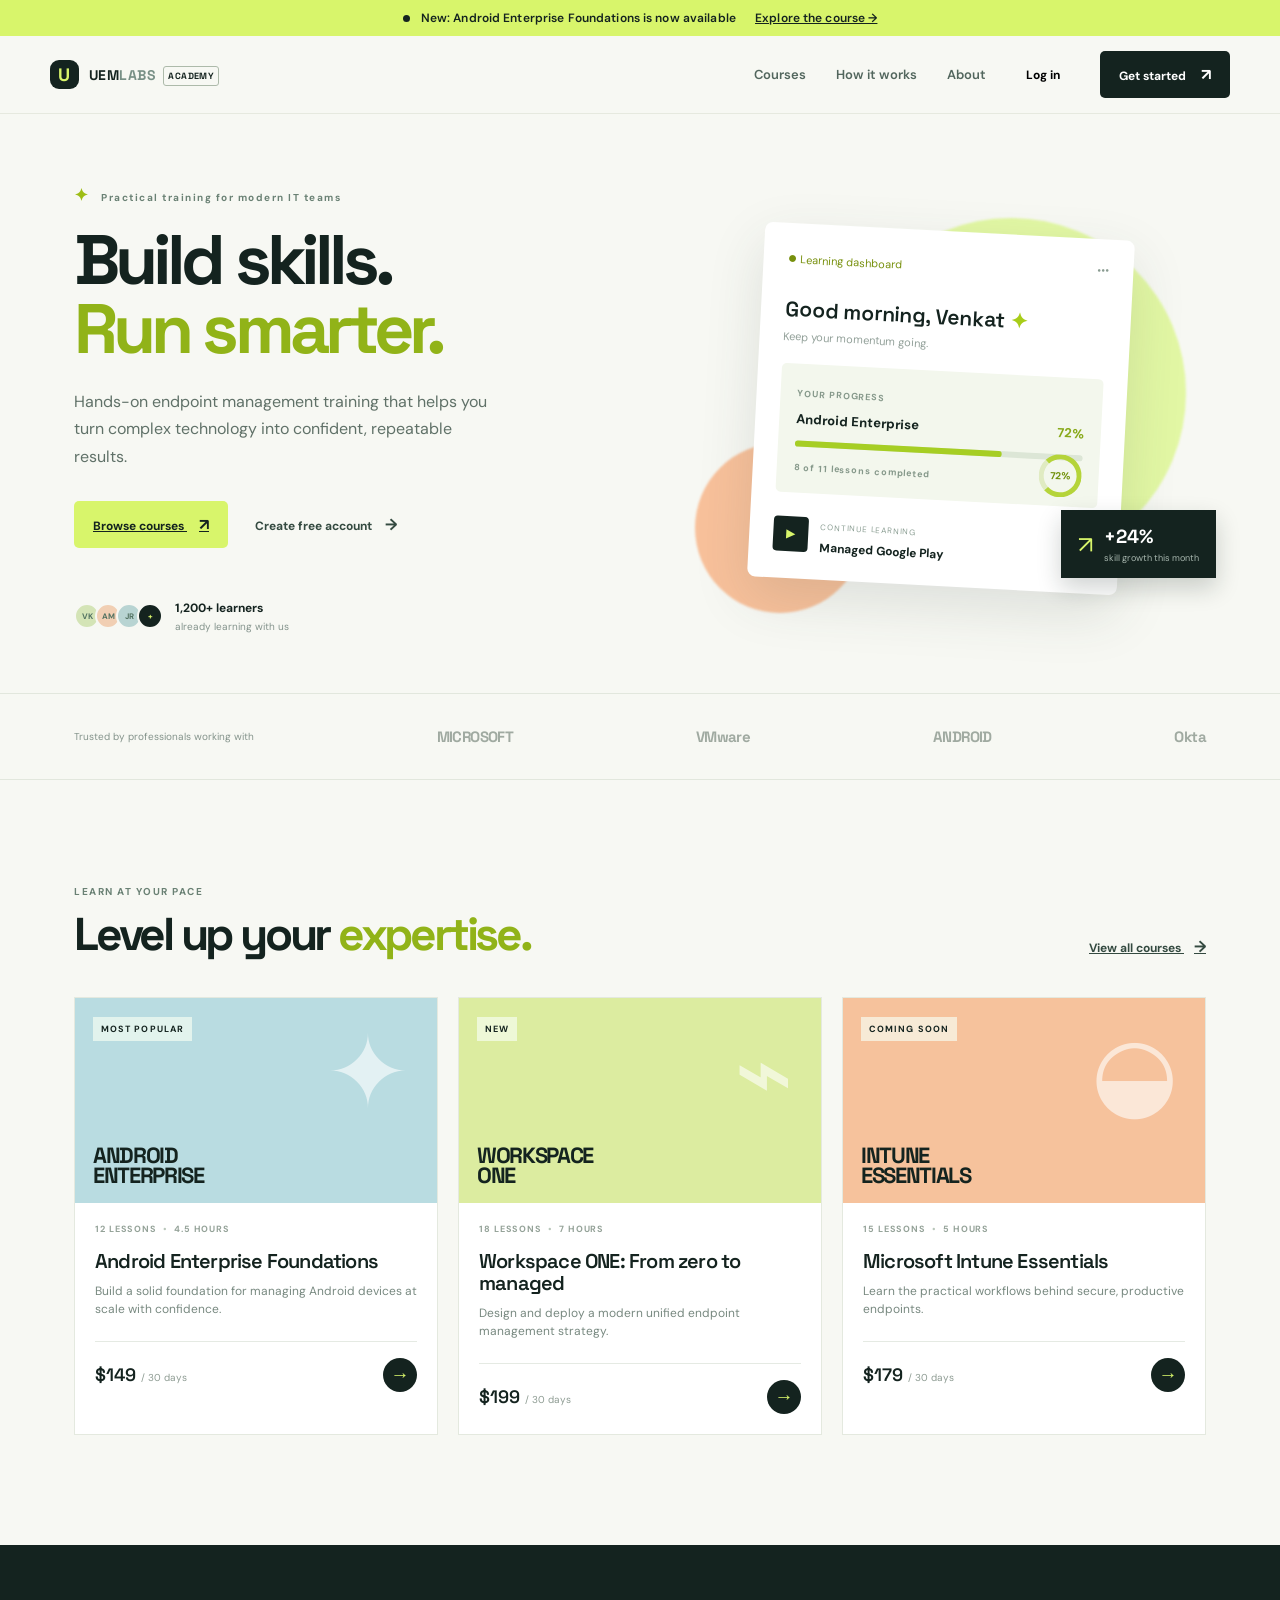
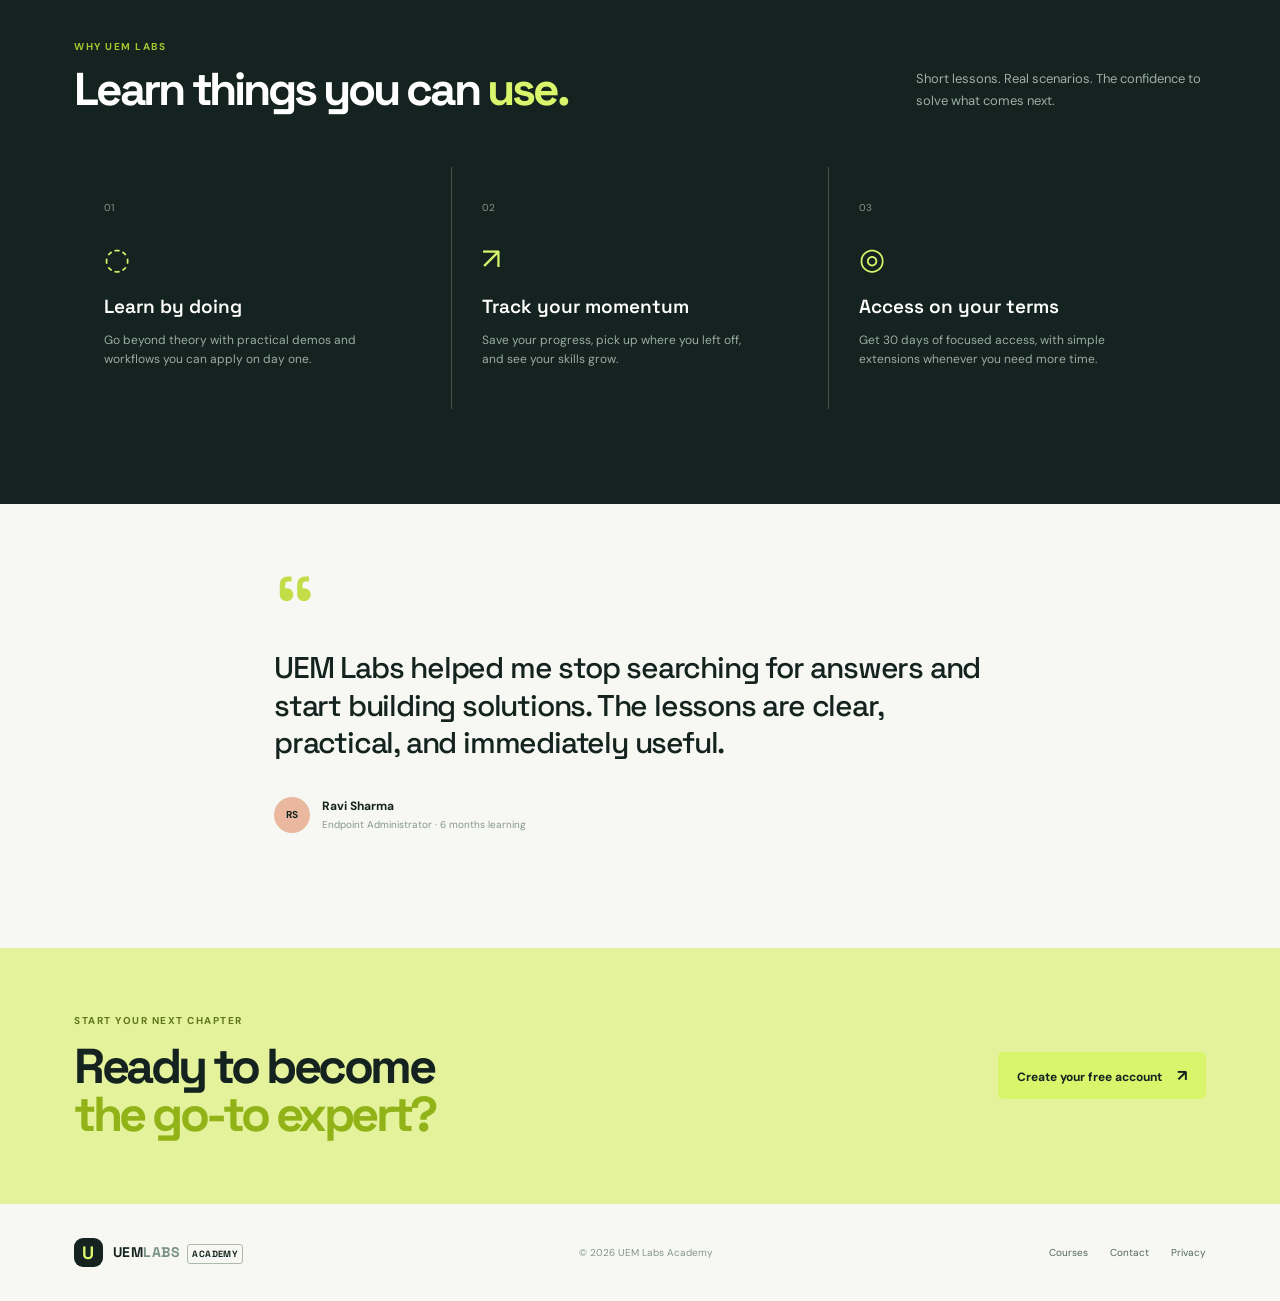
==== index.html @ 2967034b "Create UEM Labs Academy training platform MVP frontend" ====
<!doctype html>
<html lang="en">
<head>
  <meta charset="UTF-8" />
  <meta name="viewport" content="width=device-width, initial-scale=1.0" />
  <meta name="description" content="UEM Labs Academy — practical endpoint management training for modern IT teams." />
  <title>UEM Labs Academy | Learn. Manage. Lead.</title>
  <link rel="preconnect" href="https://fonts.googleapis.com">
  <link rel="preconnect" href="https://fonts.gstatic.com" crossorigin>
  <link href="https://fonts.googleapis.com/css2?family=DM+Sans:wght@400;500;600;700&family=Space+Grotesk:wght@500;600;700&display=swap" rel="stylesheet">
  <link rel="stylesheet" href="styles.css" />
</head>
<body>
  <div class="announcement"><span class="pulse"></span> New: Android Enterprise Foundations is now available <a href="#courses">Explore the course →</a></div>
  <header class="site-header">
    <a class="brand" href="#top" aria-label="UEM Labs Academy home"><span class="brand-mark">U</span><span>UEM<span class="brand-muted">LABS</span> <b>ACADEMY</b></span></a>
    <button class="menu-toggle" aria-label="Toggle navigation">☰</button>
    <nav class="main-nav">
      <a href="#courses">Courses</a><a href="#how-it-works">How it works</a><a href="#about">About</a>
      <button class="button button-ghost" data-action="login">Log in</button><button class="button button-dark" data-action="signup">Get started <span>↗</span></button>
    </nav>
  </header>

  <main id="top">
    <section class="hero section-shell">
      <div class="hero-copy">
        <div class="eyebrow"><span>✦</span> Practical training for modern IT teams</div>
        <h1>Build skills.<br><em>Run smarter.</em></h1>
        <p class="hero-text">Hands-on endpoint management training that helps you turn complex technology into confident, repeatable results.</p>
        <div class="hero-actions"><a class="button button-accent" href="#courses">Browse courses <span>↗</span></a><button class="text-button" data-action="signup">Create free account <span>→</span></button></div>
        <div class="trust-row"><div class="avatars"><span>VK</span><span>AM</span><span>JR</span><span>+</span></div><div><strong>1,200+ learners</strong><small>already learning with us</small></div></div>
      </div>
      <div class="hero-visual" aria-label="Learning dashboard preview">
        <div class="blob blob-one"></div><div class="blob blob-two"></div>
        <div class="dashboard-card">
          <div class="card-top"><span class="live-dot">● Learning dashboard</span><span>•••</span></div>
          <div class="welcome">Good morning, Venkat <span>✦</span><small>Keep your momentum going.</small></div>
          <div class="progress-card"><div><small>YOUR PROGRESS</small><strong>Android Enterprise <span>72%</span></strong></div><div class="ring">72%</div><div class="bar"><i style="width:72%"></i></div><small>8 of 11 lessons completed</small></div>
          <div class="lesson-row"><span class="lesson-icon">▶</span><div><small>CONTINUE LEARNING</small><strong>Managed Google Play</strong></div><span class="arrow">→</span></div>
        </div>
        <div class="floating-stat"><span>↗</span><div><strong>+24%</strong><small>skill growth this month</small></div></div>
      </div>
    </section>

    <section class="logo-strip"><div class="section-shell logo-inner"><span>Trusted by professionals working with</span><b>MICROSOFT</b><b>VMware</b><b>ANDROID</b><b>Okta</b></div></section>

    <section class="section-shell courses-section" id="courses">
      <div class="section-heading"><div><div class="eyebrow">LEARN AT YOUR PACE</div><h2>Level up your <em>expertise.</em></h2></div><a class="text-button" href="#courses">View all courses <span>→</span></a></div>
      <div class="course-grid">
        <article class="course-card featured"><div class="course-art art-blue"><span class="course-tag">MOST POPULAR</span><div class="art-symbol">✦</div><span class="art-label">ANDROID<br>ENTERPRISE</span></div><div class="course-content"><div class="course-meta"><span>12 LESSONS</span><span>•</span><span>4.5 HOURS</span></div><h3>Android Enterprise Foundations</h3><p>Build a solid foundation for managing Android devices at scale with confidence.</p><div class="course-footer"><strong>$149 <small>/ 30 days</small></strong><button class="round-button" data-course="Android Enterprise Foundations">→</button></div></div></article>
        <article class="course-card"><div class="course-art art-lime"><span class="course-tag">NEW</span><div class="art-symbol">⌁</div><span class="art-label">WORKSPACE<br>ONE</span></div><div class="course-content"><div class="course-meta"><span>18 LESSONS</span><span>•</span><span>7 HOURS</span></div><h3>Workspace ONE: From zero to managed</h3><p>Design and deploy a modern unified endpoint management strategy.</p><div class="course-footer"><strong>$199 <small>/ 30 days</small></strong><button class="round-button" data-course="Workspace ONE: From zero to managed">→</button></div></div></article>
        <article class="course-card"><div class="course-art art-orange"><span class="course-tag">COMING SOON</span><div class="art-symbol">◒</div><span class="art-label">INTUNE<br>ESSENTIALS</span></div><div class="course-content"><div class="course-meta"><span>15 LESSONS</span><span>•</span><span>5 HOURS</span></div><h3>Microsoft Intune Essentials</h3><p>Learn the practical workflows behind secure, productive endpoints.</p><div class="course-footer"><strong>$179 <small>/ 30 days</small></strong><button class="round-button" data-course="Microsoft Intune Essentials">→</button></div></div></article>
      </div>
    </section>

    <section class="dark-section" id="how-it-works"><div class="section-shell"><div class="section-heading light"><div><div class="eyebrow">WHY UEM LABS</div><h2>Learn things you can <em>use.</em></h2></div><p>Short lessons. Real scenarios. The confidence to solve what comes next.</p></div><div class="feature-grid"><div class="feature"><span class="feature-number">01</span><span class="feature-icon">◌</span><h3>Learn by doing</h3><p>Go beyond theory with practical demos and workflows you can apply on day one.</p></div><div class="feature"><span class="feature-number">02</span><span class="feature-icon">↗</span><h3>Track your momentum</h3><p>Save your progress, pick up where you left off, and see your skills grow.</p></div><div class="feature"><span class="feature-number">03</span><span class="feature-icon">◎</span><h3>Access on your terms</h3><p>Get 30 days of focused access, with simple extensions whenever you need more time.</p></div></div></div></section>

    <section class="section-shell testimonial" id="about"><div class="quote-mark">“</div><blockquote>UEM Labs helped me stop searching for answers and start building solutions. The lessons are clear, practical, and immediately useful.</blockquote><div class="person"><span class="person-avatar">RS</span><div><strong>Ravi Sharma</strong><small>Endpoint Administrator · 6 months learning</small></div></div></section>
    <section class="cta section-shell"><div><div class="eyebrow">START YOUR NEXT CHAPTER</div><h2>Ready to become<br><em>the go-to expert?</em></h2></div><button class="button button-accent" data-action="signup">Create your free account <span>↗</span></button></section>
  </main>
  <footer class="site-footer"><div class="brand"><span class="brand-mark">U</span><span>UEM<span class="brand-muted">LABS</span> <b>ACADEMY</b></span></div><span>© 2026 UEM Labs Academy</span><div><a href="#courses">Courses</a><a href="#about">Contact</a><a href="#top">Privacy</a></div></footer>

  <div class="modal-backdrop" id="modal" aria-hidden="true"><div class="modal"><button class="modal-close" aria-label="Close">×</button><div class="modal-icon">✦</div><h2 id="modal-title">Create your free account</h2><p id="modal-copy">Start learning practical endpoint management skills today.</p><form id="auth-form"><label>Email address<input type="email" placeholder="you@company.com" required></label><label>Password<input type="password" placeholder="At least 8 characters" required></label><button class="button button-accent" type="submit">Continue <span>→</span></button></form><small class="form-note">No credit card required. This demo stores no personal data.</small></div></div>
  <script src="app.js"></script>
</body>
</html>
---- styles.css ----
*{box-sizing:border-box}html{scroll-behavior:smooth}body{margin:0;color:#14231f;background:#f7f8f3;font-family:'DM Sans',sans-serif}.announcement{background:#d8f56b;text-align:center;padding:10px 20px;font-size:12px;font-weight:600;letter-spacing:.01em}.announcement a{color:#14231f;margin-left:16px}.pulse{display:inline-block;width:7px;height:7px;border-radius:50%;background:#14231f;margin-right:8px}.site-header{height:78px;display:flex;align-items:center;justify-content:space-between;padding:0 max(24px,calc((100% - 1180px)/2));background:#f7f8f3;border-bottom:1px solid #e6e9df;position:sticky;top:0;z-index:5}.brand{display:flex;align-items:center;gap:10px;color:#14231f;text-decoration:none;font-family:'Space Grotesk';font-weight:700;font-size:14px;letter-spacing:.03em}.brand b{font-size:9px;border:1px solid #adbaaa;border-radius:3px;padding:3px 4px;margin-left:4px;vertical-align:middle}.brand-muted{color:#789086}.brand-mark{width:29px;height:29px;border-radius:9px;background:#14231f;color:#d8f56b;display:grid;place-items:center;font-family:'Space Grotesk';font-size:18px}.main-nav{display:flex;align-items:center;gap:30px;font-size:13px;font-weight:600}.main-nav a,.site-footer a{color:#52665d;text-decoration:none}.main-nav a:hover,.site-footer a:hover{color:#14231f}.button{border:0;border-radius:5px;padding:13px 19px;font-family:inherit;font-weight:700;font-size:12px;cursor:pointer;transition:.2s;white-space:nowrap}.button:hover,.round-button:hover{transform:translateY(-2px)}.button-dark{background:#14231f;color:white}.button-ghost{background:transparent;padding:10px}.button-accent{background:#d8f56b;color:#14231f}.button span{font-size:16px;margin-left:12px}.menu-toggle{display:none;background:0;border:0;font-size:22px}.section-shell{max-width:1180px;margin:auto;padding-left:24px;padding-right:24px}.hero{min-height:565px;display:grid;grid-template-columns:1fr 1fr;align-items:center;gap:70px;padding-top:70px;padding-bottom:60px}.eyebrow{color:#6a8174;font-size:10px;font-weight:700;letter-spacing:.15em;margin-bottom:20px}.eyebrow span{color:#9dbd14;font-size:17px;margin-right:8px}.hero h1,h2{font-family:'Space Grotesk';font-size:70px;line-height:.98;letter-spacing:-.07em;margin:0 0 25px;color:#14231f}.hero h1 em,h2 em{font-style:normal;color:#91b318}.hero-text{max-width:420px;color:#607168;font-size:16px;line-height:1.7}.hero-actions{display:flex;align-items:center;gap:27px;margin-top:31px}.text-button{background:transparent;border:0;padding:0;color:#344a40;font:700 12px 'DM Sans';cursor:pointer}.text-button span{font-size:16px;margin-left:10px}.trust-row{display:flex;align-items:center;gap:12px;margin-top:52px;font-size:12px}.trust-row strong,.trust-row small{display:block}.trust-row small{color:#84938c;margin-top:4px}.avatars{display:flex}.avatars span{width:26px;height:26px;border-radius:50%;border:2px solid #f7f8f3;background:#dbe8d7;color:#527261;display:grid;place-items:center;font-size:8px;font-weight:700;margin-left:-5px}.avatars span:first-child{margin-left:0;background:#d4e4b6}.avatars span:nth-child(2){background:#f1cfb3}.avatars span:nth-child(3){background:#b8d4d2}.avatars span:last-child{background:#14231f;color:#d8f56b}.hero-visual{height:410px;position:relative;display:grid;place-items:center}.blob{position:absolute;border-radius:50%;filter:blur(1px)}.blob-one{width:350px;height:350px;background:#e2f7a4;right:20px;top:15px}.blob-two{width:170px;height:170px;background:#f8c19b;bottom:0;left:20px}.dashboard-card{width:370px;min-height:330px;background:#fff;border-radius:8px;box-shadow:0 20px 55px #35463a22;padding:24px;position:relative;z-index:1;transform:rotate(3deg)}.card-top{display:flex;justify-content:space-between;color:#8a9c91;font-size:11px}.live-dot{color:#77900d}.live-dot:first-letter{font-size:16px}.welcome{font:600 21px 'Space Grotesk';margin:27px 0 20px}.welcome span{color:#a8cd19}.welcome small{display:block;color:#92a099;font:400 11px 'DM Sans';margin-top:7px}.progress-card{background:#f3f7ed;padding:17px;border-radius:5px}.progress-card small{font-size:9px;color:#85988a;font-weight:700;letter-spacing:.1em}.progress-card strong{display:block;font-size:13px;margin:9px 0 13px}.progress-card strong span{float:right;color:#88a91a}.bar{height:6px;background:#dce6d6;border-radius:9px;margin-bottom:8px}.bar i{height:100%;display:block;background:#a6ce24;border-radius:9px}.ring{float:right;border:5px solid #b5d43a;border-left-color:#e0ebc2;width:43px;height:43px;border-radius:50%;display:grid;place-items:center;font-size:10px;color:#71910b;font-weight:700}.lesson-row{display:flex;align-items:center;gap:12px;margin-top:20px}.lesson-icon{width:35px;height:35px;background:#14231f;color:#d8f56b;display:grid;place-items:center;border-radius:4px;font-size:12px}.lesson-row small{font-size:8px;color:#8b9e93;letter-spacing:.1em}.lesson-row strong{display:block;font-size:12px;margin-top:5px}.arrow{margin-left:auto;font-size:22px}.floating-stat{position:absolute;bottom:35px;right:-10px;background:#14231f;color:white;padding:14px 17px;display:flex;gap:11px;align-items:center;z-index:2;box-shadow:0 10px 25px #14231f33}.floating-stat>span{color:#d8f56b;font-size:24px}.floating-stat strong,.floating-stat small{display:block}.floating-stat strong{font:700 19px 'Space Grotesk'}.floating-stat small{font-size:9px;color:#a7b6ae;margin-top:3px}.logo-strip{border-top:1px solid #e2e7dd;border-bottom:1px solid #e2e7dd}.logo-inner{height:85px;display:flex;align-items:center;justify-content:space-between;color:#84938b;font-size:10px}.logo-inner b{font:700 15px 'Space Grotesk';color:#a0aaa1;letter-spacing:-.04em}.courses-section{padding-top:105px;padding-bottom:110px}.section-heading{display:flex;justify-content:space-between;align-items:end;margin-bottom:40px}.section-heading h2{font-size:46px;margin:0}.section-heading .eyebrow{margin-bottom:14px}.course-grid{display:grid;grid-template-columns:repeat(3,1fr);gap:20px}.course-card{background:white;border:1px solid #e4e9df;transition:.25s}.course-card:hover{transform:translateY(-6px);box-shadow:0 16px 30px #263b3012}.course-art{height:205px;padding:18px;position:relative;overflow:hidden}.art-blue{background:#b9dce1}.art-lime{background:#dceca0}.art-orange{background:#f6c29c}.course-tag{font-size:9px;font-weight:700;letter-spacing:.12em;background:#f8fff4aa;padding:6px 8px;position:relative;z-index:1}.art-symbol{font:100px 'Space Grotesk';position:absolute;right:27px;top:25px;color:#fff9;line-height:1}.art-label{position:absolute;bottom:17px;left:18px;font:700 22px/.9 'Space Grotesk';letter-spacing:-.06em}.course-content{padding:20px}.course-meta{font-size:9px;font-weight:700;letter-spacing:.1em;color:#94a298}.course-meta span:nth-child(2){margin:0 6px;color:#b9c7bb}.course-content h3{font:600 20px/1.1 'Space Grotesk';letter-spacing:-.04em;margin:15px 0 10px}.course-content p{font-size:12px;line-height:1.55;color:#788980;min-height:39px;margin:0}.course-footer{border-top:1px solid #e5eae3;margin-top:20px;padding-top:16px;display:flex;justify-content:space-between;align-items:center}.course-footer strong{font:600 18px 'Space Grotesk'}.course-footer small{font:400 10px 'DM Sans';color:#8d9b92}.round-button{border:0;border-radius:50%;width:34px;height:34px;background:#14231f;color:#d8f56b;font-size:19px;cursor:pointer;transition:.2s}.dark-section{background:#14231f;color:white;padding:95px 0}.section-heading.light .eyebrow{color:#a7c52d}.section-heading.light h2{color:white}.section-heading.light h2 em{color:#d8f56b}.section-heading.light>p{max-width:290px;font-size:13px;line-height:1.7;color:#9eafa5;margin:0}.feature-grid{display:grid;grid-template-columns:repeat(3,1fr);gap:1px;background:#405249;margin-top:55px}.feature{background:#14231f;padding:28px 30px;min-height:205px;position:relative}.feature-number{color:#85968d;font-size:10px}.feature-icon{display:block;color:#d8f56b;font-size:30px;margin:23px 0 16px}.feature h3{font:600 19px 'Space Grotesk';margin:0 0 9px}.feature p{color:#9baca3;font-size:12px;line-height:1.6;max-width:260px}.testimonial{padding-top:110px;padding-bottom:115px;max-width:780px}.quote-mark{font:100px/0 'Space Grotesk';color:#c2dd48;height:35px}.testimonial blockquote{font:500 30px/1.25 'Space Grotesk';letter-spacing:-.04em;margin:0 0 35px}.person{display:flex;align-items:center;gap:12px}.person-avatar{width:36px;height:36px;border-radius:50%;background:#e9b89f;display:grid;place-items:center;font-size:10px;font-weight:700}.person strong,.person small{display:block}.person strong{font-size:12px}.person small{font-size:10px;color:#87968d;margin-top:4px}.cta{background:#e4f29b;max-width:none;padding:66px max(24px,calc((100% - 1132px)/2));display:flex;align-items:center;justify-content:space-between}.cta h2{font-size:49px;margin:0}.cta .eyebrow{color:#60751e;margin-bottom:15px}.site-footer{max-width:1180px;margin:auto;padding:34px 24px;display:flex;align-items:center;justify-content:space-between;font-size:10px;color:#85948b}.site-footer>div:last-child{display:flex;gap:22px}.modal-backdrop{display:none;position:fixed;inset:0;background:#14231fcc;z-index:10;place-items:center;padding:20px}.modal-backdrop.open{display:grid}.modal{background:#f7f8f3;width:min(420px,100%);padding:38px;border-radius:8px;position:relative;box-shadow:0 20px 70px #0005}.modal-close{position:absolute;right:18px;top:13px;background:0;border:0;font-size:25px;color:#75847a;cursor:pointer}.modal-icon{color:#94b51d;font-size:25px}.modal h2{font-size:33px;margin:13px 0 10px}.modal p{font-size:13px;color:#718178;margin-bottom:25px}.modal label{display:block;font-size:11px;font-weight:700;margin-top:15px}.modal input{display:block;width:100%;padding:13px;margin-top:7px;border:1px solid #d7dfd4;background:white;border-radius:4px;font:13px 'DM Sans'}.modal form .button{width:100%;margin-top:23px}.form-note{display:block;color:#93a097;font-size:10px;text-align:center;margin-top:18px}.menu-toggle{color:#14231f}@media(max-width:800px){.main-nav{gap:15px}.hero{grid-template-columns:1fr;gap:20px;padding-top:55px}.hero h1{font-size:56px}.hero-visual{height:390px}.logo-inner{flex-wrap:wrap;height:auto;gap:15px;padding-top:25px;padding-bottom:25px}.logo-inner span{width:100%}.course-grid,.feature-grid{grid-template-columns:1fr}.section-heading{align-items:start;gap:25px;flex-direction:column}.cta{align-items:start;gap:30px;flex-direction:column}.site-footer{gap:20px;flex-wrap:wrap}.site-footer>div:last-child{width:100%;justify-content:space-between}}@media(max-width:580px){.site-header{height:66px}.menu-toggle{display:block}.main-nav{display:none;position:absolute;top:66px;left:0;right:0;background:#f7f8f3;padding:20px 24px;flex-direction:column;align-items:stretch;border-bottom:1px solid #e4e9df}.main-nav.open{display:flex}.main-nav .button{text-align:center}.hero{padding-top:45px}.hero h1{font-size:48px}.hero-actions{align-items:start;flex-direction:column;gap:20px}.hero-visual{transform:scale(.87);transform-origin:left center;width:115%}.section-heading h2,.cta h2{font-size:38px}.testimonial blockquote{font-size:24px}.announcement{font-size:10px}.announcement a{display:block;margin:3px 0 0}.site-footer{display:block}.site-footer>span,.site-footer>div:last-child{display:flex;margin-top:20px}}
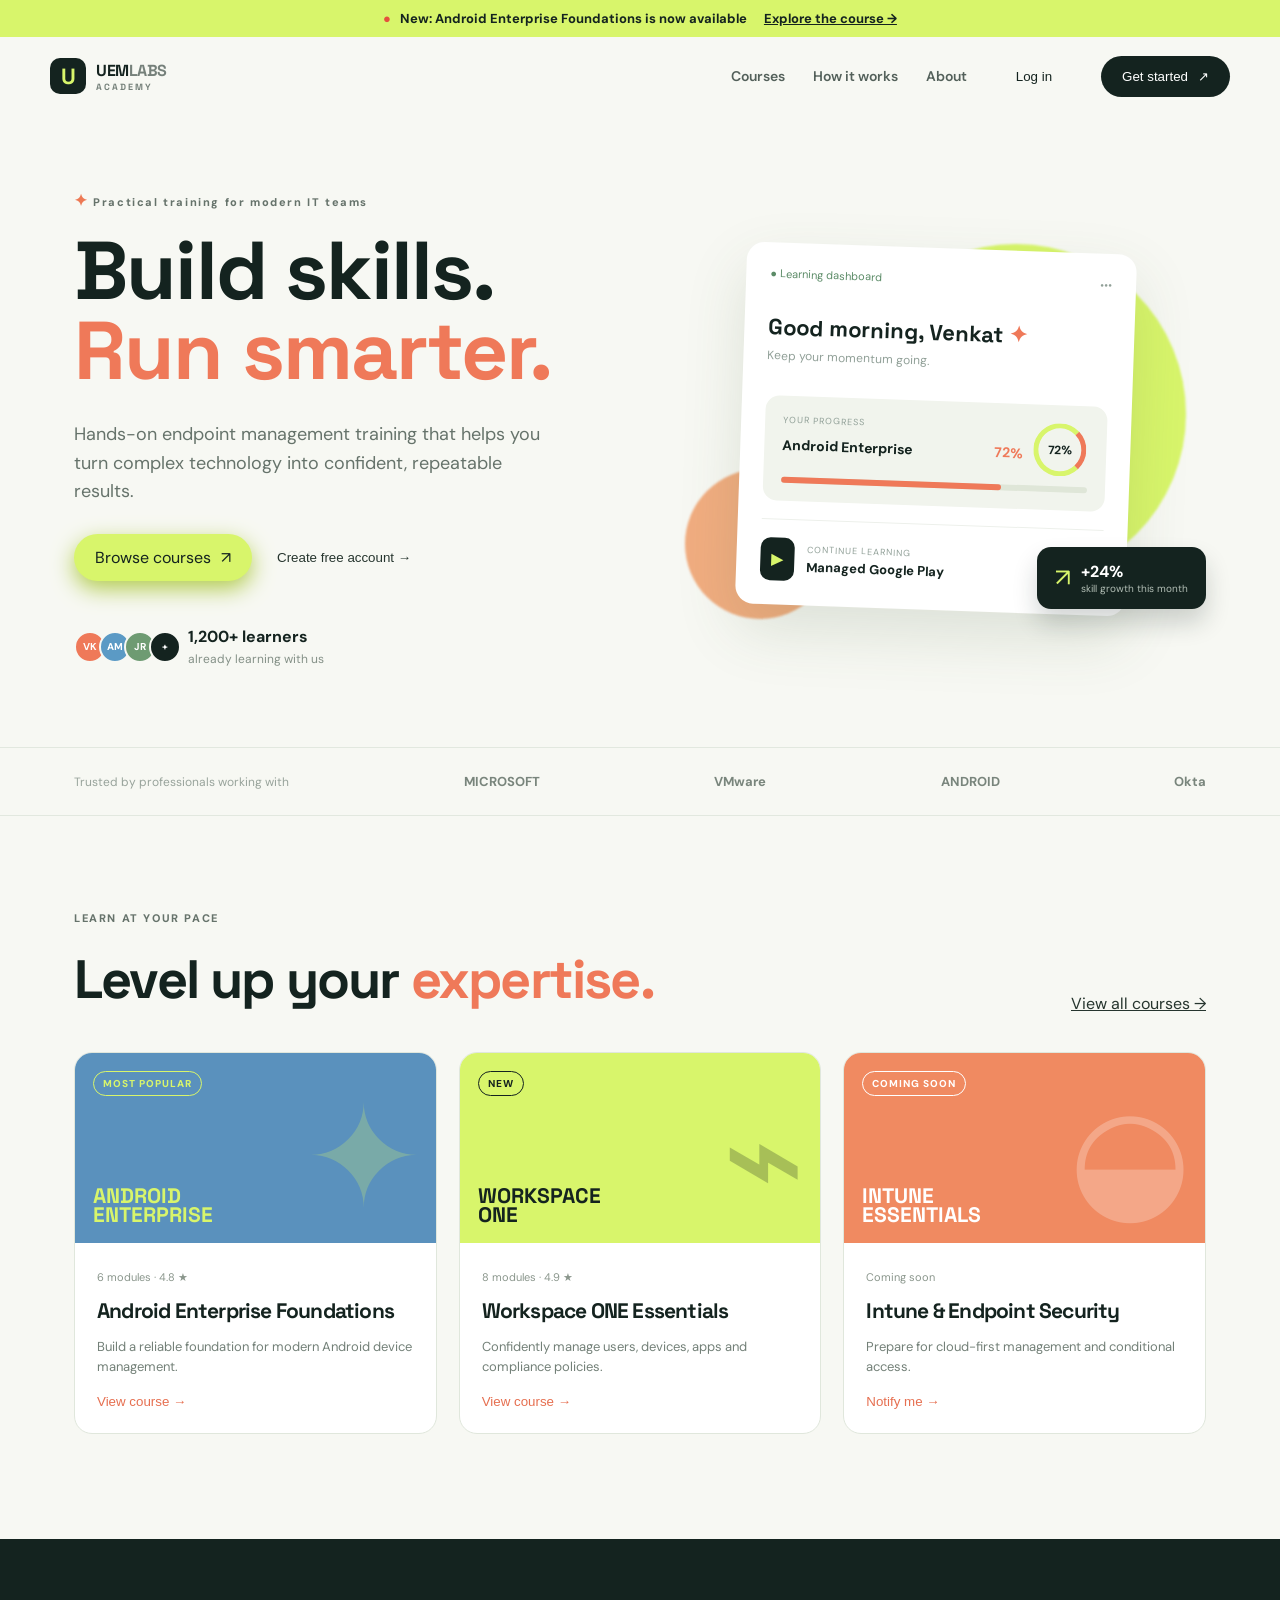
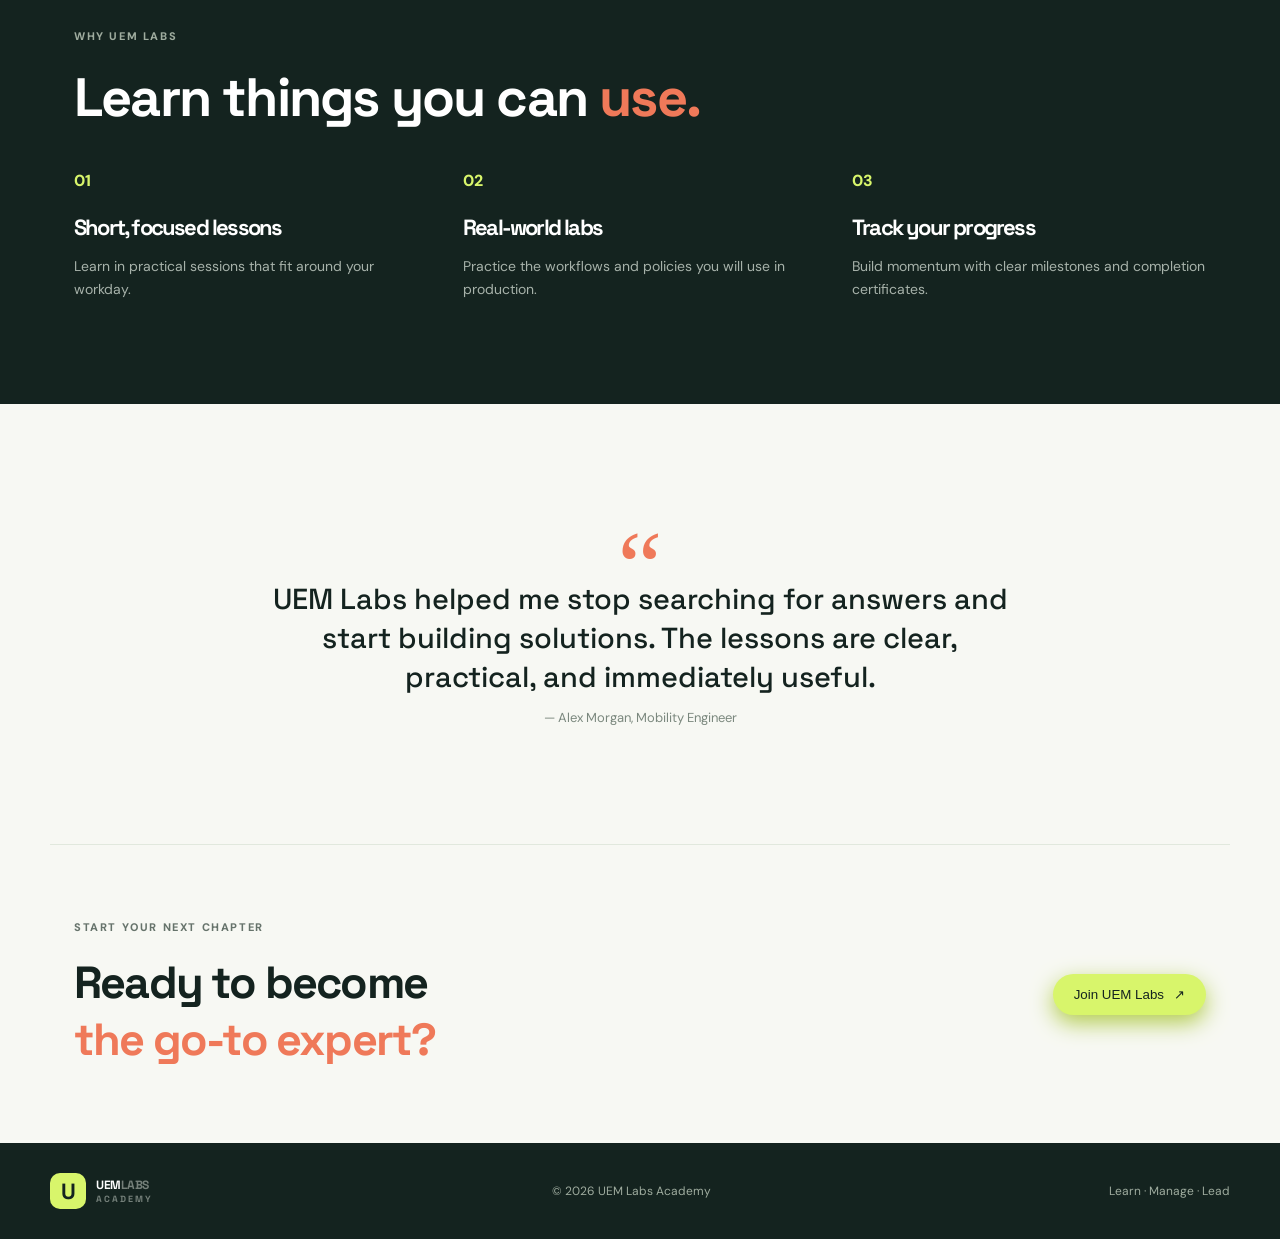
==== commit e97d168e: "Create UEM Labs enterprise training academy landing page with responsive course cards, dashboard pre" ====
--- a/index.html
+++ b/index.html
@@ -1,26 +1,26 @@
 <!doctype html>
 <html lang="en">
 <head>
-  <meta charset="UTF-8" />
-  <meta name="viewport" content="width=device-width, initial-scale=1.0" />
-  <meta name="description" content="UEM Labs Academy — practical endpoint management training for modern IT teams." />
-  <title>UEM Labs Academy | Learn. Manage. Lead.</title>
+  <meta charset="UTF-8">
+  <meta name="viewport" content="width=device-width, initial-scale=1.0">
+  <meta name="description" content="UEM Labs — enterprise mobility and endpoint management training.">
+  <title>UEM Labs | Enterprise Academy</title>
   <link rel="preconnect" href="https://fonts.googleapis.com">
   <link rel="preconnect" href="https://fonts.gstatic.com" crossorigin>
-  <link href="https://fonts.googleapis.com/css2?family=DM+Sans:wght@400;500;600;700&family=Space+Grotesk:wght@500;600;700&display=swap" rel="stylesheet">
-  <link rel="stylesheet" href="styles.css" />
+  <link href="https://fonts.googleapis.com/css2?family=DM+Sans:wght@400;500;600;700;800&family=Space+Grotesk:wght@500;600;700&display=swap" rel="stylesheet">
+  <link rel="stylesheet" href="styles.css">
 </head>
 <body>
-  <div class="announcement"><span class="pulse"></span> New: Android Enterprise Foundations is now available <a href="#courses">Explore the course →</a></div>
+  <div class="announcement"><span>●</span> New: Android Enterprise Foundations is now available <a href="#courses">Explore the course →</a></div>
   <header class="site-header">
-    <a class="brand" href="#top" aria-label="UEM Labs Academy home"><span class="brand-mark">U</span><span>UEM<span class="brand-muted">LABS</span> <b>ACADEMY</b></span></a>
+    <a class="brand" href="#top"><span class="brand-mark">U</span><span>UEM<span class="brand-muted">LABS</span><b>ACADEMY</b></span></a>
     <button class="menu-toggle" aria-label="Toggle navigation">☰</button>
     <nav class="main-nav">
       <a href="#courses">Courses</a><a href="#how-it-works">How it works</a><a href="#about">About</a>
-      <button class="button button-ghost" data-action="login">Log in</button><button class="button button-dark" data-action="signup">Get started <span>↗</span></button>
+      <button class="button button-ghost" data-action="login">Log in</button>
+      <button class="button button-dark" data-action="signup">Get started <span>↗</span></button>
     </nav>
   </header>
-
   <main id="top">
     <section class="hero section-shell">
       <div class="hero-copy">
@@ -30,37 +30,25 @@
         <div class="hero-actions"><a class="button button-accent" href="#courses">Browse courses <span>↗</span></a><button class="text-button" data-action="signup">Create free account <span>→</span></button></div>
         <div class="trust-row"><div class="avatars"><span>VK</span><span>AM</span><span>JR</span><span>+</span></div><div><strong>1,200+ learners</strong><small>already learning with us</small></div></div>
       </div>
-      <div class="hero-visual" aria-label="Learning dashboard preview">
-        <div class="blob blob-one"></div><div class="blob blob-two"></div>
-        <div class="dashboard-card">
-          <div class="card-top"><span class="live-dot">● Learning dashboard</span><span>•••</span></div>
-          <div class="welcome">Good morning, Venkat <span>✦</span><small>Keep your momentum going.</small></div>
-          <div class="progress-card"><div><small>YOUR PROGRESS</small><strong>Android Enterprise <span>72%</span></strong></div><div class="ring">72%</div><div class="bar"><i style="width:72%"></i></div><small>8 of 11 lessons completed</small></div>
-          <div class="lesson-row"><span class="lesson-icon">▶</span><div><small>CONTINUE LEARNING</small><strong>Managed Google Play</strong></div><span class="arrow">→</span></div>
-        </div>
-        <div class="floating-stat"><span>↗</span><div><strong>+24%</strong><small>skill growth this month</small></div></div>
-      </div>
+      <div class="hero-visual"><div class="blob blob-one"></div><div class="blob blob-two"></div><div class="dashboard-card">
+        <div class="card-top"><span class="live-dot">● Learning dashboard</span><span>•••</span></div>
+        <div class="welcome">Good morning, Venkat <span>✦</span><small>Keep your momentum going.</small></div>
+        <div class="progress-card"><div><small>YOUR PROGRESS</small><strong>Android Enterprise <span>72%</span></strong></div><div class="ring">72%</div><div class="bar"><i></i></div></div>
+        <div class="lesson-row"><span class="lesson-icon">▶</span><div><small>CONTINUE LEARNING</small><strong>Managed Google Play</strong></div><span class="arrow">→</span></div>
+      </div><div class="floating-stat"><span>↗</span><div><strong>+24%</strong><small>skill growth this month</small></div></div></div>
     </section>
-
     <section class="logo-strip"><div class="section-shell logo-inner"><span>Trusted by professionals working with</span><b>MICROSOFT</b><b>VMware</b><b>ANDROID</b><b>Okta</b></div></section>
-
-    <section class="section-shell courses-section" id="courses">
-      <div class="section-heading"><div><div class="eyebrow">LEARN AT YOUR PACE</div><h2>Level up your <em>expertise.</em></h2></div><a class="text-button" href="#courses">View all courses <span>→</span></a></div>
-      <div class="course-grid">
-        <article class="course-card featured"><div class="course-art art-blue"><span class="course-tag">MOST POPULAR</span><div class="art-symbol">✦</div><span class="art-label">ANDROID<br>ENTERPRISE</span></div><div class="course-content"><div class="course-meta"><span>12 LESSONS</span><span>•</span><span>4.5 HOURS</span></div><h3>Android Enterprise Foundations</h3><p>Build a solid foundation for managing Android devices at scale with confidence.</p><div class="course-footer"><strong>$149 <small>/ 30 days</small></strong><button class="round-button" data-course="Android Enterprise Foundations">→</button></div></div></article>
-        <article class="course-card"><div class="course-art art-lime"><span class="course-tag">NEW</span><div class="art-symbol">⌁</div><span class="art-label">WORKSPACE<br>ONE</span></div><div class="course-content"><div class="course-meta"><span>18 LESSONS</span><span>•</span><span>7 HOURS</span></div><h3>Workspace ONE: From zero to managed</h3><p>Design and deploy a modern unified endpoint management strategy.</p><div class="course-footer"><strong>$199 <small>/ 30 days</small></strong><button class="round-button" data-course="Workspace ONE: From zero to managed">→</button></div></div></article>
-        <article class="course-card"><div class="course-art art-orange"><span class="course-tag">COMING SOON</span><div class="art-symbol">◒</div><span class="art-label">INTUNE<br>ESSENTIALS</span></div><div class="course-content"><div class="course-meta"><span>15 LESSONS</span><span>•</span><span>5 HOURS</span></div><h3>Microsoft Intune Essentials</h3><p>Learn the practical workflows behind secure, productive endpoints.</p><div class="course-footer"><strong>$179 <small>/ 30 days</small></strong><button class="round-button" data-course="Microsoft Intune Essentials">→</button></div></div></article>
-      </div>
-    </section>
-
-    <section class="dark-section" id="how-it-works"><div class="section-shell"><div class="section-heading light"><div><div class="eyebrow">WHY UEM LABS</div><h2>Learn things you can <em>use.</em></h2></div><p>Short lessons. Real scenarios. The confidence to solve what comes next.</p></div><div class="feature-grid"><div class="feature"><span class="feature-number">01</span><span class="feature-icon">◌</span><h3>Learn by doing</h3><p>Go beyond theory with practical demos and workflows you can apply on day one.</p></div><div class="feature"><span class="feature-number">02</span><span class="feature-icon">↗</span><h3>Track your momentum</h3><p>Save your progress, pick up where you left off, and see your skills grow.</p></div><div class="feature"><span class="feature-number">03</span><span class="feature-icon">◎</span><h3>Access on your terms</h3><p>Get 30 days of focused access, with simple extensions whenever you need more time.</p></div></div></div></section>
-
-    <section class="section-shell testimonial" id="about"><div class="quote-mark">“</div><blockquote>UEM Labs helped me stop searching for answers and start building solutions. The lessons are clear, practical, and immediately useful.</blockquote><div class="person"><span class="person-avatar">RS</span><div><strong>Ravi Sharma</strong><small>Endpoint Administrator · 6 months learning</small></div></div></section>
-    <section class="cta section-shell"><div><div class="eyebrow">START YOUR NEXT CHAPTER</div><h2>Ready to become<br><em>the go-to expert?</em></h2></div><button class="button button-accent" data-action="signup">Create your free account <span>↗</span></button></section>
+    <section class="section-shell courses-section" id="courses"><div class="section-heading"><div><div class="eyebrow">LEARN AT YOUR PACE</div><h2>Level up your <em>expertise.</em></h2></div><a class="text-button" href="#courses">View all courses <span>→</span></a></div><div class="course-grid">
+      <article class="course-card featured"><div class="course-art art-blue"><span class="course-tag">MOST POPULAR</span><div class="art-symbol">✦</div><span class="art-label">ANDROID<br>ENTERPRISE</span></div><div class="course-body"><span class="course-meta">6 modules · 4.8 ★</span><h3>Android Enterprise Foundations</h3><p>Build a reliable foundation for modern Android device management.</p><button class="course-link" data-course="Android Enterprise Foundations">View course →</button></div></article>
+      <article class="course-card"><div class="course-art art-lime"><span class="course-tag">NEW</span><div class="art-symbol">⌁</div><span class="art-label">WORKSPACE<br>ONE</span></div><div class="course-body"><span class="course-meta">8 modules · 4.9 ★</span><h3>Workspace ONE Essentials</h3><p>Confidently manage users, devices, apps and compliance policies.</p><button class="course-link" data-course="Workspace ONE Essentials">View course →</button></div></article>
+      <article class="course-card"><div class="course-art art-orange"><span class="course-tag">COMING SOON</span><div class="art-symbol">◒</div><span class="art-label">INTUNE<br>ESSENTIALS</span></div><div class="course-body"><span class="course-meta">Coming soon</span><h3>Intune & Endpoint Security</h3><p>Prepare for cloud-first management and conditional access.</p><button class="course-link" data-course="Intune & Endpoint Security">Notify me →</button></div></article>
+    </div></section>
+    <section class="dark-section" id="how-it-works"><div class="section-shell"><div class="section-heading light"><div><div class="eyebrow">WHY UEM LABS</div><h2>Learn things you can <em>use.</em></h2></div></div><div class="feature-grid"><div><span>01</span><h3>Short, focused lessons</h3><p>Learn in practical sessions that fit around your workday.</p></div><div><span>02</span><h3>Real-world labs</h3><p>Practice the workflows and policies you will use in production.</p></div><div><span>03</span><h3>Track your progress</h3><p>Build momentum with clear milestones and completion certificates.</p></div></div></div></section>
+    <section class="section-shell testimonial" id="about"><div class="quote-mark">“</div><blockquote>UEM Labs helped me stop searching for answers and start building solutions. The lessons are clear, practical, and immediately useful.</blockquote><p>— Alex Morgan, Mobility Engineer</p></section>
+    <section class="cta section-shell"><div><div class="eyebrow">START YOUR NEXT CHAPTER</div><h2>Ready to become<br><em>the go-to expert?</em></h2></div><button class="button button-accent" data-action="signup">Join UEM Labs <span>↗</span></button></section>
   </main>
-  <footer class="site-footer"><div class="brand"><span class="brand-mark">U</span><span>UEM<span class="brand-muted">LABS</span> <b>ACADEMY</b></span></div><span>© 2026 UEM Labs Academy</span><div><a href="#courses">Courses</a><a href="#about">Contact</a><a href="#top">Privacy</a></div></footer>
-
-  <div class="modal-backdrop" id="modal" aria-hidden="true"><div class="modal"><button class="modal-close" aria-label="Close">×</button><div class="modal-icon">✦</div><h2 id="modal-title">Create your free account</h2><p id="modal-copy">Start learning practical endpoint management skills today.</p><form id="auth-form"><label>Email address<input type="email" placeholder="you@company.com" required></label><label>Password<input type="password" placeholder="At least 8 characters" required></label><button class="button button-accent" type="submit">Continue <span>→</span></button></form><small class="form-note">No credit card required. This demo stores no personal data.</small></div></div>
+  <footer class="site-footer"><div class="brand"><span class="brand-mark">U</span><span>UEM<span class="brand-muted">LABS</span> <b>ACADEMY</b></span></div><span>© 2026 UEM Labs Academy</span><span>Learn · Manage · Lead</span></footer>
+  <div class="modal-backdrop" id="modal" aria-hidden="true"><div class="modal"><button class="modal-close" aria-label="Close">×</button><div class="modal-icon">✦</div><h2 id="modal-title">Create your free account</h2><p id="modal-copy">Start learning practical endpoint management skills today.</p><form id="auth-form"><label>Name<input required placeholder="Your name"></label><label>Email<input required type="email" placeholder="you@company.com"></label><button class="button button-accent" type="submit">Continue learning →</button></form></div></div>
   <script src="app.js"></script>
 </body>
 </html>
--- a/styles.css
+++ b/styles.css
@@ -1 +1,2 @@
-*{box-sizing:border-box}html{scroll-behavior:smooth}body{margin:0;color:#14231f;background:#f7f8f3;font-family:'DM Sans',sans-serif}.announcement{background:#d8f56b;text-align:center;padding:10px 20px;font-size:12px;font-weight:600;letter-spacing:.01em}.announcement a{color:#14231f;margin-left:16px}.pulse{display:inline-block;width:7px;height:7px;border-radius:50%;background:#14231f;margin-right:8px}.site-header{height:78px;display:flex;align-items:center;justify-content:space-between;padding:0 max(24px,calc((100% - 1180px)/2));background:#f7f8f3;border-bottom:1px solid #e6e9df;position:sticky;top:0;z-index:5}.brand{display:flex;align-items:center;gap:10px;color:#14231f;text-decoration:none;font-family:'Space Grotesk';font-weight:700;font-size:14px;letter-spacing:.03em}.brand b{font-size:9px;border:1px solid #adbaaa;border-radius:3px;padding:3px 4px;margin-left:4px;vertical-align:middle}.brand-muted{color:#789086}.brand-mark{width:29px;height:29px;border-radius:9px;background:#14231f;color:#d8f56b;display:grid;place-items:center;font-family:'Space Grotesk';font-size:18px}.main-nav{display:flex;align-items:center;gap:30px;font-size:13px;font-weight:600}.main-nav a,.site-footer a{color:#52665d;text-decoration:none}.main-nav a:hover,.site-footer a:hover{color:#14231f}.button{border:0;border-radius:5px;padding:13px 19px;font-family:inherit;font-weight:700;font-size:12px;cursor:pointer;transition:.2s;white-space:nowrap}.button:hover,.round-button:hover{transform:translateY(-2px)}.button-dark{background:#14231f;color:white}.button-ghost{background:transparent;padding:10px}.button-accent{background:#d8f56b;color:#14231f}.button span{font-size:16px;margin-left:12px}.menu-toggle{display:none;background:0;border:0;font-size:22px}.section-shell{max-width:1180px;margin:auto;padding-left:24px;padding-right:24px}.hero{min-height:565px;display:grid;grid-template-columns:1fr 1fr;align-items:center;gap:70px;padding-top:70px;padding-bottom:60px}.eyebrow{color:#6a8174;font-size:10px;font-weight:700;letter-spacing:.15em;margin-bottom:20px}.eyebrow span{color:#9dbd14;font-size:17px;margin-right:8px}.hero h1,h2{font-family:'Space Grotesk';font-size:70px;line-height:.98;letter-spacing:-.07em;margin:0 0 25px;color:#14231f}.hero h1 em,h2 em{font-style:normal;color:#91b318}.hero-text{max-width:420px;color:#607168;font-size:16px;line-height:1.7}.hero-actions{display:flex;align-items:center;gap:27px;margin-top:31px}.text-button{background:transparent;border:0;padding:0;color:#344a40;font:700 12px 'DM Sans';cursor:pointer}.text-button span{font-size:16px;margin-left:10px}.trust-row{display:flex;align-items:center;gap:12px;margin-top:52px;font-size:12px}.trust-row strong,.trust-row small{display:block}.trust-row small{color:#84938c;margin-top:4px}.avatars{display:flex}.avatars span{width:26px;height:26px;border-radius:50%;border:2px solid #f7f8f3;background:#dbe8d7;color:#527261;display:grid;place-items:center;font-size:8px;font-weight:700;margin-left:-5px}.avatars span:first-child{margin-left:0;background:#d4e4b6}.avatars span:nth-child(2){background:#f1cfb3}.avatars span:nth-child(3){background:#b8d4d2}.avatars span:last-child{background:#14231f;color:#d8f56b}.hero-visual{height:410px;position:relative;display:grid;place-items:center}.blob{position:absolute;border-radius:50%;filter:blur(1px)}.blob-one{width:350px;height:350px;background:#e2f7a4;right:20px;top:15px}.blob-two{width:170px;height:170px;background:#f8c19b;bottom:0;left:20px}.dashboard-card{width:370px;min-height:330px;background:#fff;border-radius:8px;box-shadow:0 20px 55px #35463a22;padding:24px;position:relative;z-index:1;transform:rotate(3deg)}.card-top{display:flex;justify-content:space-between;color:#8a9c91;font-size:11px}.live-dot{color:#77900d}.live-dot:first-letter{font-size:16px}.welcome{font:600 21px 'Space Grotesk';margin:27px 0 20px}.welcome span{color:#a8cd19}.welcome small{display:block;color:#92a099;font:400 11px 'DM Sans';margin-top:7px}.progress-card{background:#f3f7ed;padding:17px;border-radius:5px}.progress-card small{font-size:9px;color:#85988a;font-weight:700;letter-spacing:.1em}.progress-card strong{display:block;font-size:13px;margin:9px 0 13px}.progress-card strong span{float:right;color:#88a91a}.bar{height:6px;background:#dce6d6;border-radius:9px;margin-bottom:8px}.bar i{height:100%;display:block;background:#a6ce24;border-radius:9px}.ring{float:right;border:5px solid #b5d43a;border-left-color:#e0ebc2;width:43px;height:43px;border-radius:50%;display:grid;place-items:center;font-size:10px;color:#71910b;font-weight:700}.lesson-row{display:flex;align-items:center;gap:12px;margin-top:20px}.lesson-icon{width:35px;height:35px;background:#14231f;color:#d8f56b;display:grid;place-items:center;border-radius:4px;font-size:12px}.lesson-row small{font-size:8px;color:#8b9e93;letter-spacing:.1em}.lesson-row strong{display:block;font-size:12px;margin-top:5px}.arrow{margin-left:auto;font-size:22px}.floating-stat{position:absolute;bottom:35px;right:-10px;background:#14231f;color:white;padding:14px 17px;display:flex;gap:11px;align-items:center;z-index:2;box-shadow:0 10px 25px #14231f33}.floating-stat>span{color:#d8f56b;font-size:24px}.floating-stat strong,.floating-stat small{display:block}.floating-stat strong{font:700 19px 'Space Grotesk'}.floating-stat small{font-size:9px;color:#a7b6ae;margin-top:3px}.logo-strip{border-top:1px solid #e2e7dd;border-bottom:1px solid #e2e7dd}.logo-inner{height:85px;display:flex;align-items:center;justify-content:space-between;color:#84938b;font-size:10px}.logo-inner b{font:700 15px 'Space Grotesk';color:#a0aaa1;letter-spacing:-.04em}.courses-section{padding-top:105px;padding-bottom:110px}.section-heading{display:flex;justify-content:space-between;align-items:end;margin-bottom:40px}.section-heading h2{font-size:46px;margin:0}.section-heading .eyebrow{margin-bottom:14px}.course-grid{display:grid;grid-template-columns:repeat(3,1fr);gap:20px}.course-card{background:white;border:1px solid #e4e9df;transition:.25s}.course-card:hover{transform:translateY(-6px);box-shadow:0 16px 30px #263b3012}.course-art{height:205px;padding:18px;position:relative;overflow:hidden}.art-blue{background:#b9dce1}.art-lime{background:#dceca0}.art-orange{background:#f6c29c}.course-tag{font-size:9px;font-weight:700;letter-spacing:.12em;background:#f8fff4aa;padding:6px 8px;position:relative;z-index:1}.art-symbol{font:100px 'Space Grotesk';position:absolute;right:27px;top:25px;color:#fff9;line-height:1}.art-label{position:absolute;bottom:17px;left:18px;font:700 22px/.9 'Space Grotesk';letter-spacing:-.06em}.course-content{padding:20px}.course-meta{font-size:9px;font-weight:700;letter-spacing:.1em;color:#94a298}.course-meta span:nth-child(2){margin:0 6px;color:#b9c7bb}.course-content h3{font:600 20px/1.1 'Space Grotesk';letter-spacing:-.04em;margin:15px 0 10px}.course-content p{font-size:12px;line-height:1.55;color:#788980;min-height:39px;margin:0}.course-footer{border-top:1px solid #e5eae3;margin-top:20px;padding-top:16px;display:flex;justify-content:space-between;align-items:center}.course-footer strong{font:600 18px 'Space Grotesk'}.course-footer small{font:400 10px 'DM Sans';color:#8d9b92}.round-button{border:0;border-radius:50%;width:34px;height:34px;background:#14231f;color:#d8f56b;font-size:19px;cursor:pointer;transition:.2s}.dark-section{background:#14231f;color:white;padding:95px 0}.section-heading.light .eyebrow{color:#a7c52d}.section-heading.light h2{color:white}.section-heading.light h2 em{color:#d8f56b}.section-heading.light>p{max-width:290px;font-size:13px;line-height:1.7;color:#9eafa5;margin:0}.feature-grid{display:grid;grid-template-columns:repeat(3,1fr);gap:1px;background:#405249;margin-top:55px}.feature{background:#14231f;padding:28px 30px;min-height:205px;position:relative}.feature-number{color:#85968d;font-size:10px}.feature-icon{display:block;color:#d8f56b;font-size:30px;margin:23px 0 16px}.feature h3{font:600 19px 'Space Grotesk';margin:0 0 9px}.feature p{color:#9baca3;font-size:12px;line-height:1.6;max-width:260px}.testimonial{padding-top:110px;padding-bottom:115px;max-width:780px}.quote-mark{font:100px/0 'Space Grotesk';color:#c2dd48;height:35px}.testimonial blockquote{font:500 30px/1.25 'Space Grotesk';letter-spacing:-.04em;margin:0 0 35px}.person{display:flex;align-items:center;gap:12px}.person-avatar{width:36px;height:36px;border-radius:50%;background:#e9b89f;display:grid;place-items:center;font-size:10px;font-weight:700}.person strong,.person small{display:block}.person strong{font-size:12px}.person small{font-size:10px;color:#87968d;margin-top:4px}.cta{background:#e4f29b;max-width:none;padding:66px max(24px,calc((100% - 1132px)/2));display:flex;align-items:center;justify-content:space-between}.cta h2{font-size:49px;margin:0}.cta .eyebrow{color:#60751e;margin-bottom:15px}.site-footer{max-width:1180px;margin:auto;padding:34px 24px;display:flex;align-items:center;justify-content:space-between;font-size:10px;color:#85948b}.site-footer>div:last-child{display:flex;gap:22px}.modal-backdrop{display:none;position:fixed;inset:0;background:#14231fcc;z-index:10;place-items:center;padding:20px}.modal-backdrop.open{display:grid}.modal{background:#f7f8f3;width:min(420px,100%);padding:38px;border-radius:8px;position:relative;box-shadow:0 20px 70px #0005}.modal-close{position:absolute;right:18px;top:13px;background:0;border:0;font-size:25px;color:#75847a;cursor:pointer}.modal-icon{color:#94b51d;font-size:25px}.modal h2{font-size:33px;margin:13px 0 10px}.modal p{font-size:13px;color:#718178;margin-bottom:25px}.modal label{display:block;font-size:11px;font-weight:700;margin-top:15px}.modal input{display:block;width:100%;padding:13px;margin-top:7px;border:1px solid #d7dfd4;background:white;border-radius:4px;font:13px 'DM Sans'}.modal form .button{width:100%;margin-top:23px}.form-note{display:block;color:#93a097;font-size:10px;text-align:center;margin-top:18px}.menu-toggle{color:#14231f}@media(max-width:800px){.main-nav{gap:15px}.hero{grid-template-columns:1fr;gap:20px;padding-top:55px}.hero h1{font-size:56px}.hero-visual{height:390px}.logo-inner{flex-wrap:wrap;height:auto;gap:15px;padding-top:25px;padding-bottom:25px}.logo-inner span{width:100%}.course-grid,.feature-grid{grid-template-columns:1fr}.section-heading{align-items:start;gap:25px;flex-direction:column}.cta{align-items:start;gap:30px;flex-direction:column}.site-footer{gap:20px;flex-wrap:wrap}.site-footer>div:last-child{width:100%;justify-content:space-between}}@media(max-width:580px){.site-header{height:66px}.menu-toggle{display:block}.main-nav{display:none;position:absolute;top:66px;left:0;right:0;background:#f7f8f3;padding:20px 24px;flex-direction:column;align-items:stretch;border-bottom:1px solid #e4e9df}.main-nav.open{display:flex}.main-nav .button{text-align:center}.hero{padding-top:45px}.hero h1{font-size:48px}.hero-actions{align-items:start;flex-direction:column;gap:20px}.hero-visual{transform:scale(.87);transform-origin:left center;width:115%}.section-heading h2,.cta h2{font-size:38px}.testimonial blockquote{font-size:24px}.announcement{font-size:10px}.announcement a{display:block;margin:3px 0 0}.site-footer{display:block}.site-footer>span,.site-footer>div:last-child{display:flex;margin-top:20px}}
+*{box-sizing:border-box}html{scroll-behavior:smooth}body{margin:0;color:#14231f;background:#f7f8f3;font-family:'DM Sans',sans-serif}.announcement{background:#d8f56b;text-align:center;padding:10px 16px;font-size:13px;font-weight:700}.announcement span{color:#e4513d;margin-right:6px}.announcement a{margin-left:14px;color:#14231f}.site-header{height:78px;display:flex;align-items:center;justify-content:space-between;padding:0 max(24px,calc((100% - 1180px)/2));background:#f7f8f3}.brand{display:flex;align-items:center;gap:10px;text-decoration:none;color:#14231f;font-family:'Space Grotesk';font-weight:700;letter-spacing:-.5px}.brand b{display:block;color:#75807a;font-size:9px;letter-spacing:2px}.brand-muted{color:#75807a}.brand-mark{display:grid;place-items:center;background:#14231f;color:#d8f56b;border-radius:10px;width:36px;height:36px;font-size:22px}.main-nav{display:flex;align-items:center;gap:28px}.main-nav a{color:#53605a;text-decoration:none;font-size:14px;font-weight:600}.button{border:0;border-radius:999px;padding:13px 21px;font:700 14px inherit;cursor:pointer;text-decoration:none;display:inline-flex;gap:10px;align-items:center;justify-content:center}.button-dark{background:#14231f;color:#fff}.button-ghost{background:transparent;color:#14231f}.button-accent{background:#d8f56b;color:#14231f;box-shadow:0 8px 22px #b3cc50}.menu-toggle{display:none;border:0;background:none;font-size:24px}.section-shell{max-width:1180px;margin:auto;padding-left:24px;padding-right:24px}.hero{min-height:570px;padding-top:75px;padding-bottom:80px;display:grid;grid-template-columns:1fr 1fr;align-items:center;gap:50px}.eyebrow{font-size:11px;letter-spacing:1.6px;font-weight:800;color:#66736b;margin-bottom:20px}.eyebrow span{color:#ed7954;font-size:16px}h1,h2,h3{font-family:'Space Grotesk';margin:0;letter-spacing:-1.8px}h1{font-size:clamp(50px,7vw,82px);line-height:.98}em{font-style:normal;color:#ef7959}.hero-text{font-size:18px;line-height:1.6;color:#66736b;max-width:470px;margin:28px 0}.hero-actions{display:flex;align-items:center;gap:25px}.text-button{border:0;background:none;padding:0;font:700 14px inherit;color:#26352e;cursor:pointer}.trust-row{display:flex;align-items:center;gap:14px;margin-top:45px}.trust-row strong,.trust-row small{display:block}.trust-row small{color:#849087;font-size:12px;margin-top:4px}.avatars{display:flex}.avatars span{display:grid;place-items:center;width:32px;height:32px;margin-right:-7px;border:2px solid #f7f8f3;border-radius:50%;background:#ef7959;color:white;font-size:10px;font-weight:700}.avatars span:nth-child(2){background:#5b9ac5}.avatars span:nth-child(3){background:#6e9b72}.avatars span:nth-child(4){background:#14231f}.hero-visual{position:relative;min-height:410px;display:grid;place-items:center}.blob{position:absolute;border-radius:50%;filter:blur(1px)}.blob-one{width:340px;height:340px;background:#d8f56b;top:20px;right:20px}.blob-two{width:150px;height:150px;background:#f1ad80;bottom:15px;left:20px}.dashboard-card{position:relative;z-index:1;background:#fff;border-radius:18px;width:min(390px,90%);padding:24px;box-shadow:0 25px 60px #42603525;transform:rotate(2deg)}.card-top{display:flex;justify-content:space-between;color:#91a098;font-size:11px}.live-dot{color:#5b8b67}.welcome{font:700 22px 'Space Grotesk';margin:32px 0}.welcome span{color:#ef7959}.welcome small{display:block;color:#91a098;font:400 12px 'DM Sans';margin-top:7px}.progress-card{background:#f1f4ed;border-radius:14px;padding:18px;display:grid;grid-template-columns:1fr 55px;gap:10px}.progress-card small,.lesson-row small{display:block;color:#91a098;font-size:9px;letter-spacing:1px}.progress-card strong{display:block;margin-top:10px;font-size:14px}.progress-card strong span{color:#ef7959;float:right}.ring{border:5px solid #d8f56b;border-right-color:#ef7959;border-radius:50%;display:grid;place-items:center;height:53px;width:53px;font-size:12px;font-weight:700}.bar{grid-column:1/-1;height:6px;background:#dfe6d8;border-radius:4px}.bar i{display:block;width:72%;height:100%;background:#ef7959;border-radius:4px}.lesson-row{display:flex;align-items:center;gap:12px;border-top:1px solid #edf0eb;margin-top:18px;padding-top:18px}.lesson-row strong{font-size:13px}.lesson-icon{background:#14231f;color:#d8f56b;padding:11px;border-radius:10px}.arrow{margin-left:auto;font-size:20px}.floating-stat{position:absolute;z-index:2;bottom:25px;right:0;background:#14231f;color:#fff;border-radius:14px;padding:14px 18px;display:flex;gap:10px;align-items:center;box-shadow:0 14px 25px #14231f30}.floating-stat>span{font-size:25px;color:#d8f56b}.floating-stat strong,.floating-stat small{display:block}.floating-stat small{font-size:10px;color:#b2beb5}.logo-strip{border-top:1px solid #e2e8df;border-bottom:1px solid #e2e8df;padding:25px 0}.logo-inner{display:flex;align-items:center;justify-content:space-between;color:#98a39b;font-size:12px;gap:20px}.logo-inner b{font-size:13px;color:#79857c}.courses-section{padding-top:95px;padding-bottom:105px}.section-heading{display:flex;justify-content:space-between;align-items:end;margin-bottom:38px}.section-heading h2{font-size:clamp(34px,5vw,54px)}.course-grid{display:grid;grid-template-columns:repeat(3,1fr);gap:22px}.course-card{background:#fff;border:1px solid #e0e7dc;border-radius:18px;overflow:hidden;transition:.25s}.course-card:hover{transform:translateY(-5px);box-shadow:0 16px 30px #24351e16}.course-art{height:190px;padding:18px;position:relative;overflow:hidden}.art-blue{background:#5a91bd;color:#d8f56b}.art-lime{background:#d8f56b;color:#14231f}.art-orange{background:#f08a61;color:#fff}.course-tag{font-size:10px;border:1px solid currentColor;border-radius:20px;padding:5px 9px;letter-spacing:1px;font-weight:800}.art-symbol{position:absolute;font-size:140px;line-height:1;right:14px;top:35px;opacity:.25}.art-label{position:absolute;bottom:18px;left:18px;font:700 21px 'Space Grotesk';line-height:.9}.course-body{padding:22px}.course-meta{font-size:11px;color:#8a968c}.course-body h3{font-size:21px;letter-spacing:-.8px;margin:11px 0}.course-body p{color:#738078;font-size:13px;line-height:1.5;min-height:40px}.course-link{border:0;background:none;padding:0;color:#e66f50;font:700 13px inherit;cursor:pointer}.dark-section{background:#14231f;color:#fff;padding:90px 0}.light .eyebrow{color:#9fac9f}.light h2{color:#fff}.feature-grid{display:grid;grid-template-columns:repeat(3,1fr);gap:35px}.feature-grid span{color:#d8f56b;font-weight:800}.feature-grid h3{font-size:22px;margin:22px 0 10px}.feature-grid p{color:#a7b2aa;line-height:1.6;font-size:14px}.testimonial{text-align:center;padding-top:105px;padding-bottom:105px;max-width:800px}.quote-mark{font:100px Georgia;color:#ef7959;height:70px}.testimonial blockquote{font:500 29px/1.35 'Space Grotesk';margin:0}.testimonial p{color:#7b887e;font-size:13px}.cta{border-top:1px solid #e1e8dd;padding-top:75px;padding-bottom:75px;display:flex;align-items:center;justify-content:space-between}.cta h2{font-size:45px}.site-footer{background:#14231f;color:#9fac9f;padding:30px max(24px,calc((100% - 1180px)/2));display:flex;justify-content:space-between;align-items:center;font-size:12px}.site-footer .brand{color:#fff}.site-footer .brand-mark{background:#d8f56b;color:#14231f}.modal-backdrop{position:fixed;inset:0;background:#14231fcc;display:none;place-items:center;padding:20px;z-index:5}.modal-backdrop.open{display:grid}.modal{background:#fff;border-radius:20px;padding:35px;width:min(420px,100%);position:relative}.modal-close{position:absolute;right:18px;top:12px;border:0;background:none;font-size:28px;color:#849087;cursor:pointer}.modal-icon{font-size:35px;color:#ef7959}.modal h2{font-size:30px;margin:10px 0}.modal p{color:#738078;font-size:14px}.modal label{display:block;font-size:12px;font-weight:700;margin:18px 0}.modal input{display:block;width:100%;margin-top:7px;padding:13px;border:1px solid #dfe6dc;border-radius:9px;font:inherit}.modal form .button{width:100%;margin-top:8px}
+@media(max-width:760px){.main-nav{display:none;position:absolute;top:125px;left:0;right:0;background:#f7f8f3;padding:20px 24px;flex-direction:column;align-items:stretch;border-bottom:1px solid #dfe6dc}.main-nav.open{display:flex}.menu-toggle{display:block}.hero{grid-template-columns:1fr;padding-top:55px}.hero-visual{min-height:350px}.logo-inner{flex-wrap:wrap;justify-content:center}.logo-inner span{width:100%;text-align:center}.course-grid,.feature-grid{grid-template-columns:1fr}.section-heading,.cta{align-items:flex-start;flex-direction:column;gap:22px}.cta h2{font-size:36px}.site-footer{flex-direction:column;gap:16px;text-align:center}.floating-stat{right:0}.hero-actions{flex-wrap:wrap}}
